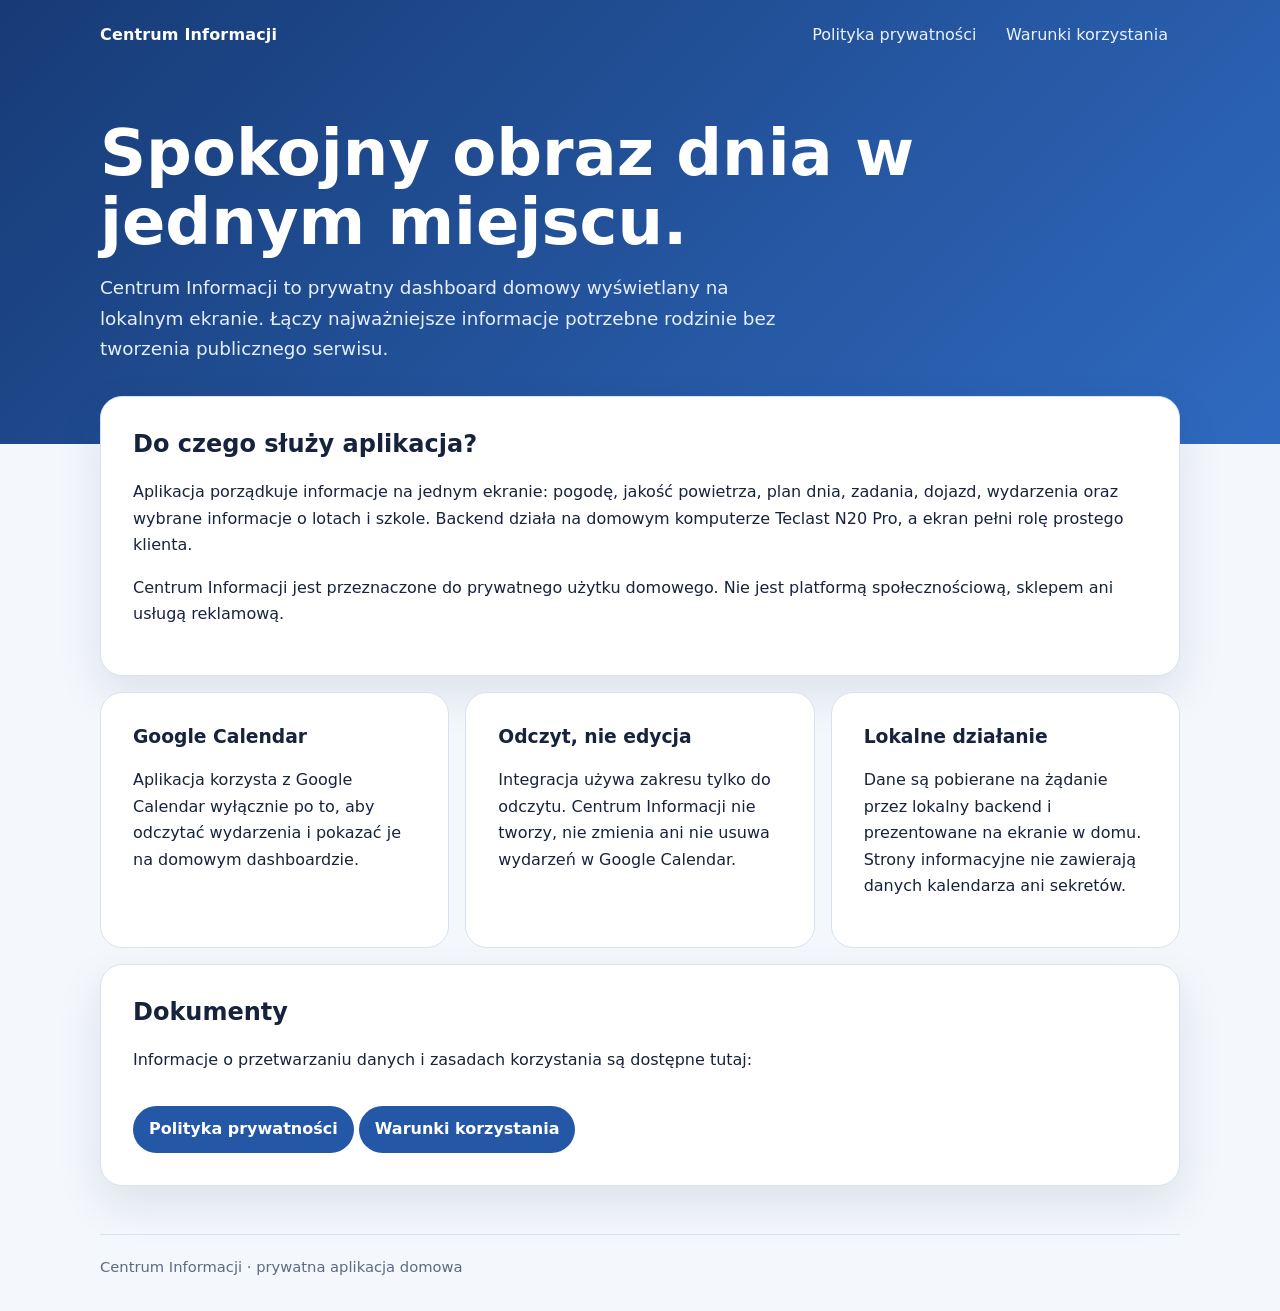
==== index.html @ 4f0ac266 "docs: add OAuth information pages" ====
<!doctype html>
<html lang="pl">
<head>
  <meta charset="utf-8">
  <meta name="viewport" content="width=device-width, initial-scale=1">
  <meta name="description" content="Centrum Informacji — prywatny, domowy dashboard informacyjny.">
  <title>Centrum Informacji</title>
  <link rel="stylesheet" href="style.css">
</head>
<body>
  <header class="site-header">
    <nav class="nav" aria-label="Główna nawigacja">
      <a class="brand" href="index.html">Centrum Informacji</a>
      <div class="nav-links">
        <a href="privacy.html">Polityka prywatności</a>
        <a href="terms.html">Warunki korzystania</a>
      </div>
    </nav>
    <div class="hero">
      <h1>Spokojny obraz dnia w jednym miejscu.</h1>
      <p>Centrum Informacji to prywatny dashboard domowy wyświetlany na lokalnym ekranie. Łączy najważniejsze informacje potrzebne rodzinie bez tworzenia publicznego serwisu.</p>
    </div>
  </header>

  <main class="content">
    <section class="card">
      <h2>Do czego służy aplikacja?</h2>
      <p>Aplikacja porządkuje informacje na jednym ekranie: pogodę, jakość powietrza, plan dnia, zadania, dojazd, wydarzenia oraz wybrane informacje o lotach i szkole. Backend działa na domowym komputerze Teclast N20 Pro, a ekran pełni rolę prostego klienta.</p>
      <p>Centrum Informacji jest przeznaczone do prywatnego użytku domowego. Nie jest platformą społecznościową, sklepem ani usługą reklamową.</p>
    </section>

    <section class="grid" aria-label="Najważniejsze informacje">
      <article class="card">
        <h3>Google Calendar</h3>
        <p>Aplikacja korzysta z Google Calendar wyłącznie po to, aby odczytać wydarzenia i pokazać je na domowym dashboardzie.</p>
      </article>
      <article class="card">
        <h3>Odczyt, nie edycja</h3>
        <p>Integracja używa zakresu tylko do odczytu. Centrum Informacji nie tworzy, nie zmienia ani nie usuwa wydarzeń w Google Calendar.</p>
      </article>
      <article class="card">
        <h3>Lokalne działanie</h3>
        <p>Dane są pobierane na żądanie przez lokalny backend i prezentowane na ekranie w domu. Strony informacyjne nie zawierają danych kalendarza ani sekretów.</p>
      </article>
    </section>

    <section class="card" style="margin-top: 1rem">
      <h2>Dokumenty</h2>
      <p>Informacje o przetwarzaniu danych i zasadach korzystania są dostępne tutaj:</p>
      <a class="button" href="privacy.html">Polityka prywatności</a>
      <a class="button" href="terms.html">Warunki korzystania</a>
    </section>
  </main>

  <footer class="footer"><div class="footer-inner">Centrum Informacji · prywatna aplikacja domowa</div></footer>
</body>
</html>
---- style.css ----
:root {
  color-scheme: light;
  --ink: #17233d;
  --muted: #5c6a83;
  --blue: #2457a6;
  --blue-dark: #173b76;
  --blue-light: #eaf2ff;
  --line: #d9e2f0;
  --paper: #ffffff;
  --background: #f4f7fb;
  --shadow: 0 18px 45px rgba(23, 59, 118, 0.11);
}

* { box-sizing: border-box; }

html { scroll-behavior: smooth; }

body {
  margin: 0;
  background: var(--background);
  color: var(--ink);
  font: 16px/1.65 system-ui, -apple-system, BlinkMacSystemFont, "Segoe UI", sans-serif;
}

a { color: var(--blue); }
a:hover, a:focus-visible { color: var(--blue-dark); }

.site-header {
  background: linear-gradient(135deg, #173b76, #2f6ac0);
  color: #fff;
  padding: 1rem 1.25rem 5rem;
}

.nav,
.hero,
.content,
.footer-inner {
  width: min(100% - 2rem, 1080px);
  margin-inline: auto;
}

.nav {
  display: flex;
  align-items: center;
  justify-content: space-between;
  gap: 1rem;
}

.brand {
  color: #fff;
  font-weight: 750;
  text-decoration: none;
  letter-spacing: .01em;
}

.nav-links {
  display: flex;
  flex-wrap: wrap;
  gap: .35rem;
  justify-content: flex-end;
}

.nav-links a {
  border-radius: 999px;
  color: #eaf2ff;
  padding: .4rem .75rem;
  text-decoration: none;
}

.nav-links a:hover,
.nav-links a:focus-visible {
  background: rgba(255, 255, 255, .16);
  color: #fff;
}

.hero { padding: 4rem 0 0; }
.hero h1 { font-size: clamp(2.2rem, 5vw, 4.2rem); line-height: 1.08; margin: 0 0 1rem; }
.hero p { color: #e5efff; font-size: 1.15rem; max-width: 700px; margin: 0; }

.content { margin-top: -3rem; padding-bottom: 3rem; }

.card,
.prose {
  background: var(--paper);
  border: 1px solid var(--line);
  border-radius: 22px;
  box-shadow: var(--shadow);
}

.card { padding: clamp(1.25rem, 3vw, 2rem); }
.grid { display: grid; gap: 1rem; grid-template-columns: repeat(3, 1fr); margin-top: 1rem; }
.grid .card { box-shadow: none; }
.card h2, .card h3 { line-height: 1.25; margin-top: 0; }

.prose { padding: clamp(1.25rem, 4vw, 3rem); }
.prose h1 { line-height: 1.15; margin-top: 0; }
.prose h2 { color: var(--blue-dark); font-size: 1.25rem; margin-top: 2rem; }
.prose h3 { font-size: 1.05rem; margin-top: 1.4rem; }
.prose li + li { margin-top: .45rem; }
.notice { background: var(--blue-light); border-left: 4px solid var(--blue); border-radius: 8px; padding: 1rem 1.1rem; }

.button {
  background: var(--blue);
  border-radius: 999px;
  color: #fff;
  display: inline-block;
  font-weight: 700;
  margin-top: 1rem;
  padding: .65rem 1rem;
  text-decoration: none;
}
.button:hover, .button:focus-visible { background: var(--blue-dark); color: #fff; }

.footer { color: var(--muted); font-size: .92rem; padding: 0 0 2rem; }
.footer-inner { border-top: 1px solid var(--line); padding-top: 1.25rem; }

@media (max-width: 700px) {
  .nav { align-items: flex-start; flex-direction: column; }
  .nav-links { justify-content: flex-start; }
  .site-header { padding-bottom: 4rem; }
  .hero { padding-top: 3rem; }
  .grid { grid-template-columns: 1fr; }
}
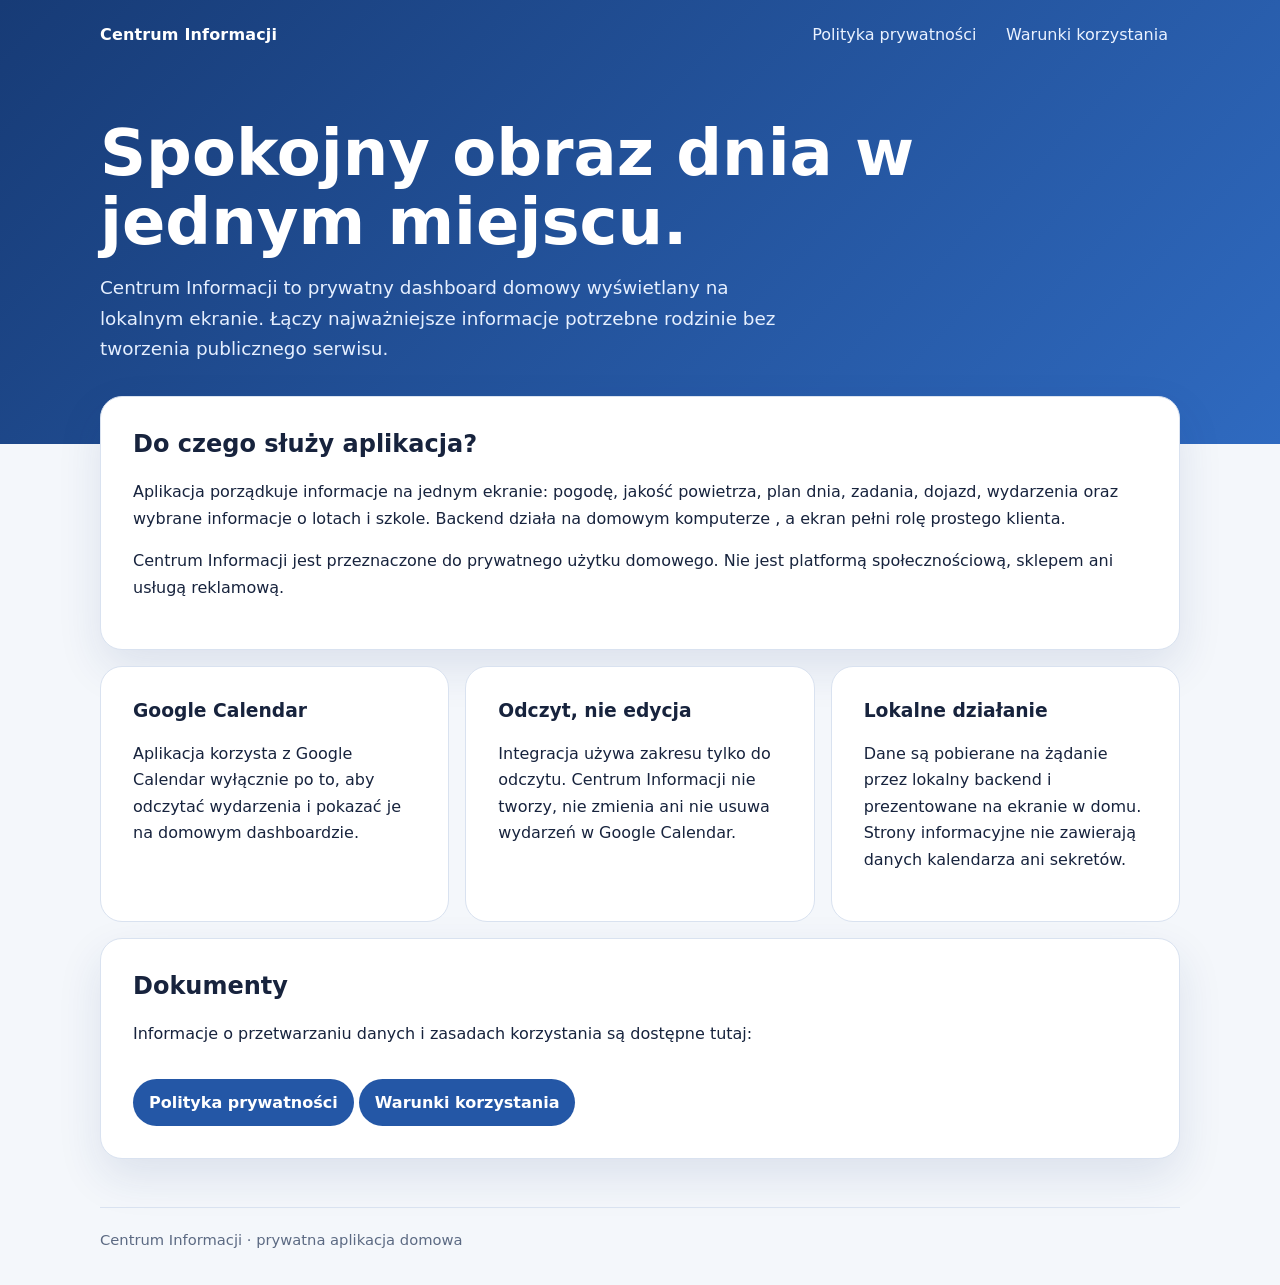
==== commit 5e9af60d: "Update index.html" ====
--- a/index.html
+++ b/index.html
@@ -25,7 +25,7 @@
   <main class="content">
     <section class="card">
       <h2>Do czego służy aplikacja?</h2>
-      <p>Aplikacja porządkuje informacje na jednym ekranie: pogodę, jakość powietrza, plan dnia, zadania, dojazd, wydarzenia oraz wybrane informacje o lotach i szkole. Backend działa na domowym komputerze Teclast N20 Pro, a ekran pełni rolę prostego klienta.</p>
+      <p>Aplikacja porządkuje informacje na jednym ekranie: pogodę, jakość powietrza, plan dnia, zadania, dojazd, wydarzenia oraz wybrane informacje o lotach i szkole. Backend działa na domowym komputerze , a ekran pełni rolę prostego klienta.</p>
       <p>Centrum Informacji jest przeznaczone do prywatnego użytku domowego. Nie jest platformą społecznościową, sklepem ani usługą reklamową.</p>
     </section>
 
